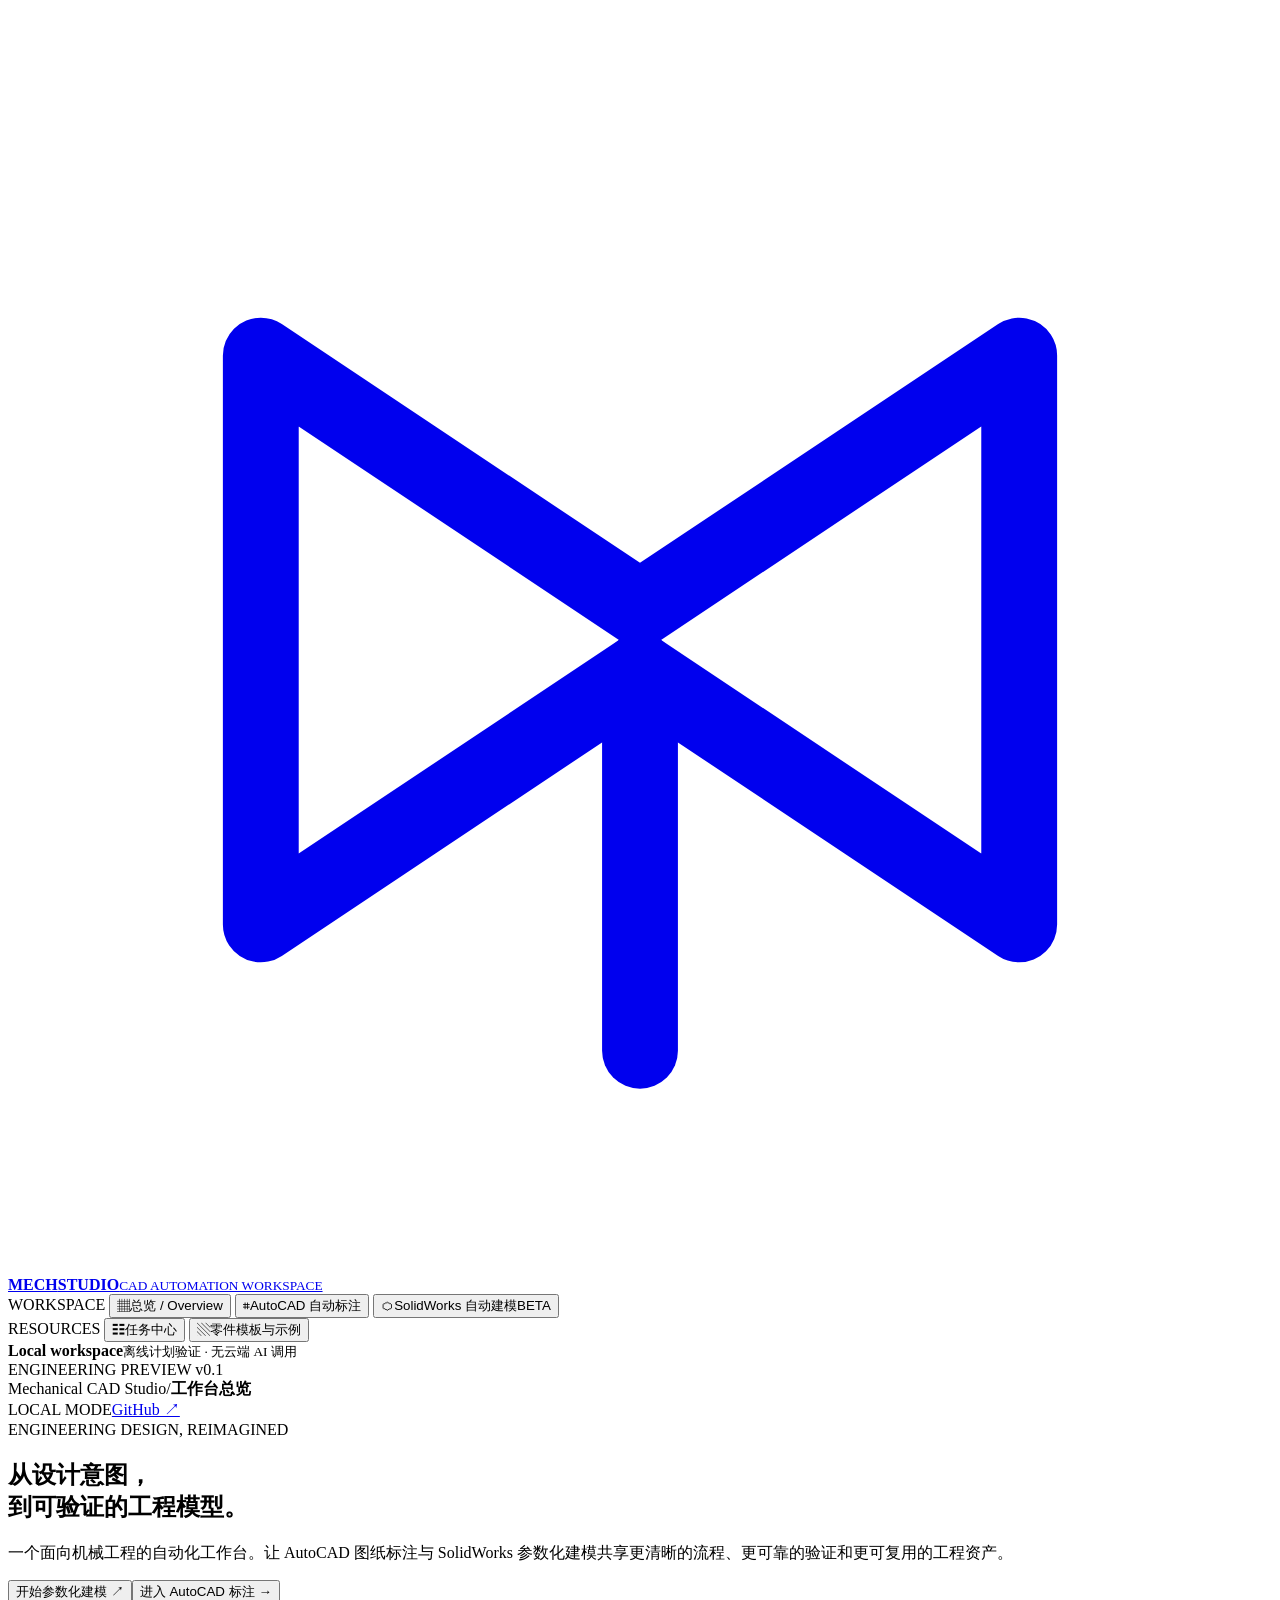
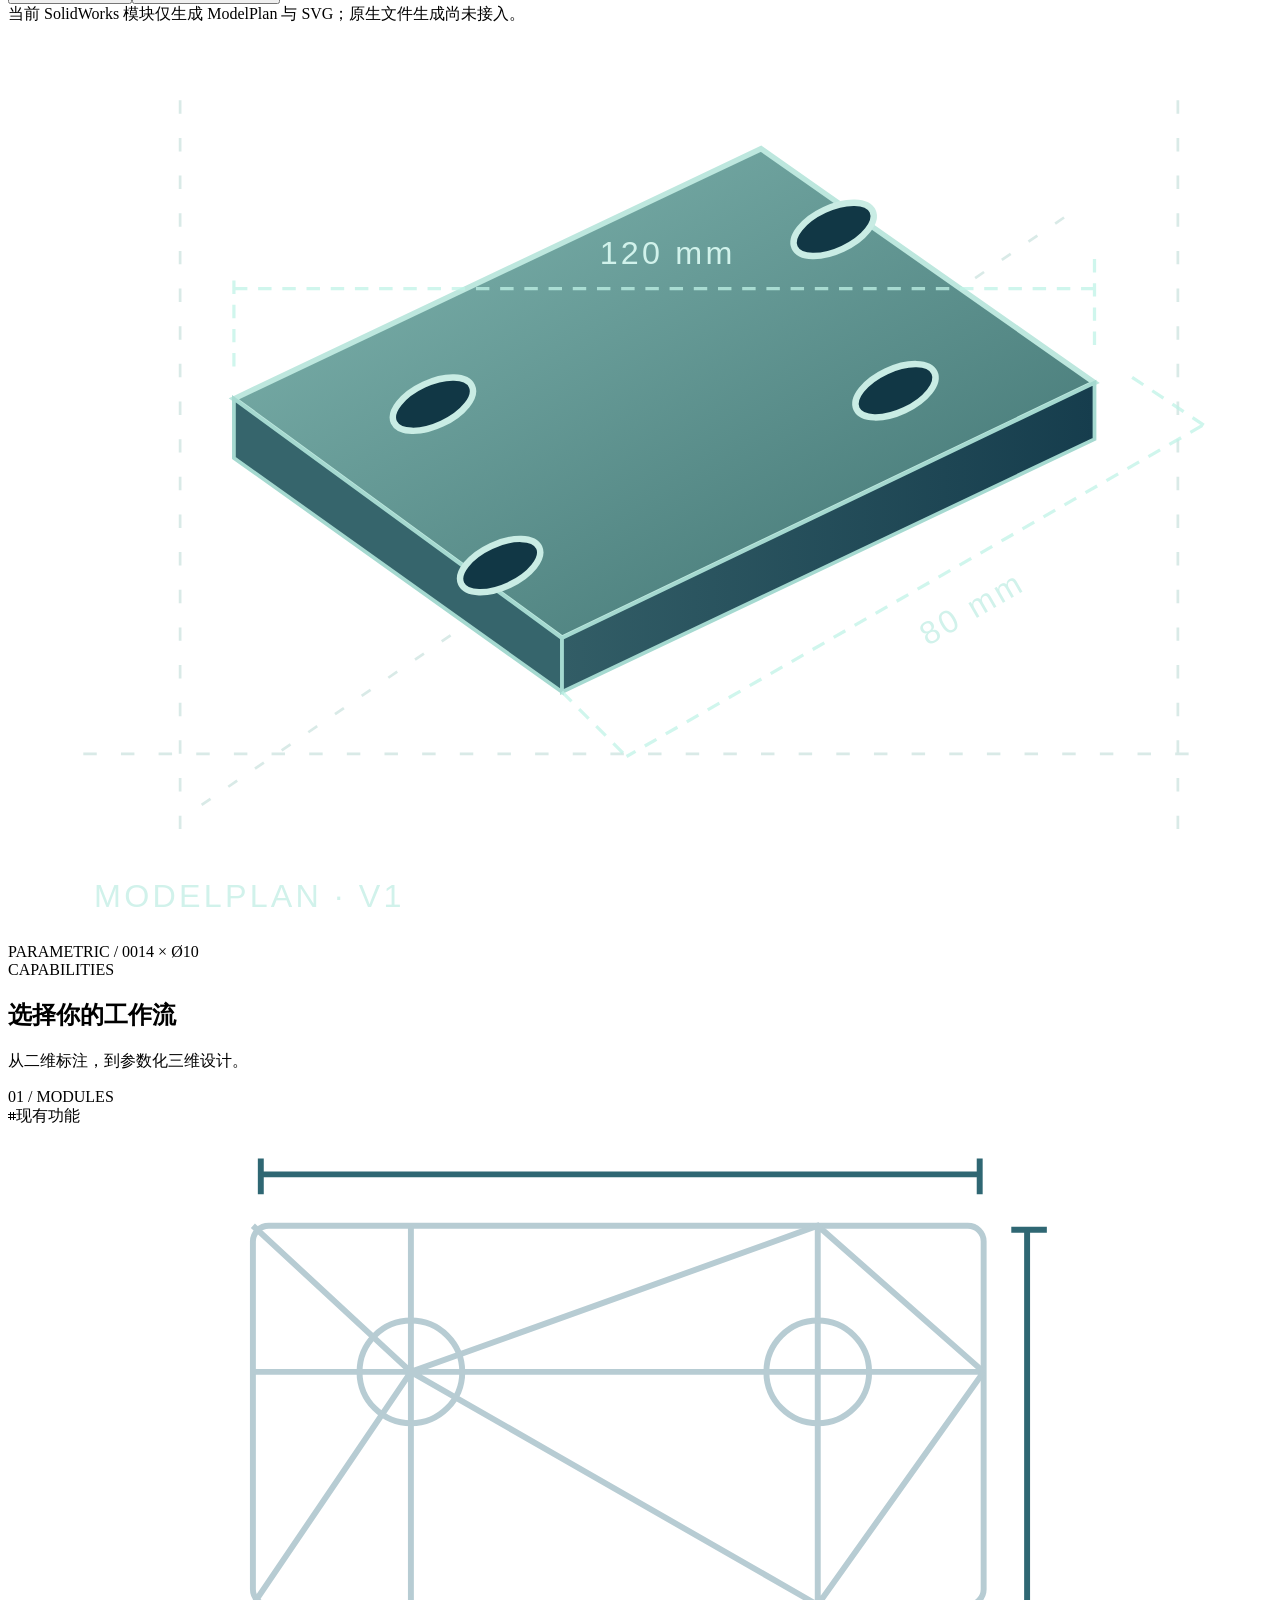
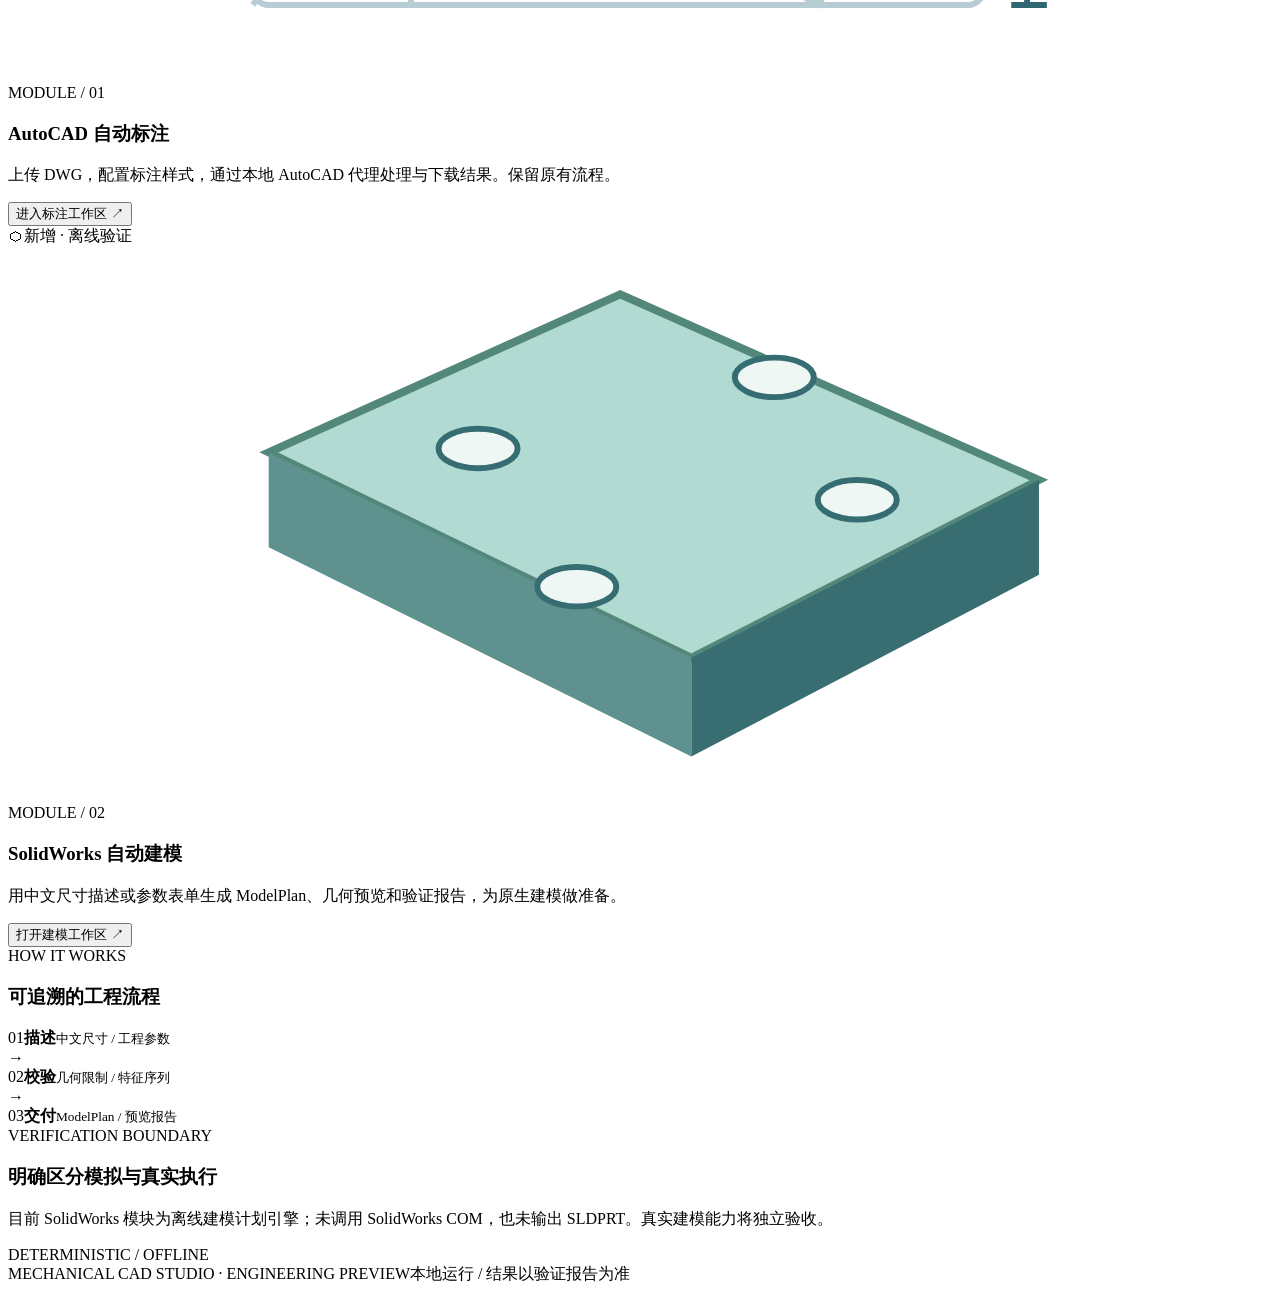
==== static/studio.html @ 737df38d "feat(studio): unify CAD workbench and add offline ModelPlan v1 engine" ====
<!doctype html>
<html lang="zh-CN">
<head>
  <meta charset="UTF-8">
  <meta name="viewport" content="width=device-width, initial-scale=1">
  <meta name="theme-color" content="#0b2332">
  <meta name="description" content="Mechanical CAD Studio：AutoCAD 图纸标注与 SolidWorks 参数化建模的本地工程工作台。">
  <title>Mechanical CAD Studio · Engineering Workbench</title>
  <link rel="stylesheet" href="/studio.css">
  <script src="/studio.js" defer></script>
</head>
<body>
<div class="workspace">
  <aside class="sidebar" id="sidebar">
    <a class="brand" href="/studio" aria-label="Mechanical CAD Studio 首页">
      <span class="brand-icon" aria-hidden="true"><svg viewBox="0 0 40 40" fill="none"><path d="M8 29V11l12 8 12-8v18L20 21 8 29Z" stroke="currentColor" stroke-width="2.4" stroke-linejoin="round"/><path d="M20 21v12" stroke="currentColor" stroke-width="2.4" stroke-linecap="round"/></svg></span>
      <span><strong>MECH<span>STUDIO</span></strong><small>CAD AUTOMATION WORKSPACE</small></span>
    </a>
    <div class="sidebar-group">
      <span class="sidebar-label">WORKSPACE</span>
      <button class="nav-item active" data-view="home" type="button"><span class="nav-glyph">▦</span><span>总览 / Overview</span></button>
      <button class="nav-item" data-view="autocad" type="button"><span class="nav-glyph">⌗</span><span>AutoCAD 自动标注</span></button>
      <button class="nav-item" data-view="solidworks" type="button"><span class="nav-glyph">⬡</span><span>SolidWorks 自动建模</span><span class="nav-new">BETA</span></button>
    </div>
    <div class="sidebar-group">
      <span class="sidebar-label">RESOURCES</span>
      <button class="nav-item" data-view="tasks" type="button"><span class="nav-glyph">☷</span><span>任务中心</span></button>
      <button class="nav-item" data-view="examples" type="button"><span class="nav-glyph">▧</span><span>零件模板与示例</span></button>
    </div>
    <div class="sidebar-bottom">
      <div class="system-indicator"><span class="status-dot"></span><div><strong>Local workspace</strong><small>离线计划验证 · 无云端 AI 调用</small></div></div>
      <div class="sidebar-version">ENGINEERING PREVIEW <span>v0.1</span></div>
    </div>
  </aside>

  <div class="app-content">
    <header class="topbar">
      <div class="breadcrumb"><span class="breadcrumb-root">Mechanical CAD Studio</span><span class="slash">/</span><strong id="currentPage">工作台总览</strong></div>
      <div class="topbar-right"><span class="environment-chip"><span class="status-dot"></span>LOCAL MODE</span><a class="topbar-link" href="https://github.com/12313Q2312/AutoCAD-Automatic-dimensioning" target="_blank" rel="noopener noreferrer">GitHub ↗</a></div>
    </header>

    <main id="viewRoot">
      <section id="view-home" class="page view">
        <div class="home-hero">
          <div class="hero-copy">
            <div class="eyebrow light"><span class="eyebrow-line"></span>ENGINEERING DESIGN, REIMAGINED</div>
            <h1>从设计意图，<br><span>到可验证的工程模型。</span></h1>
            <p>一个面向机械工程的自动化工作台。让 AutoCAD 图纸标注与 SolidWorks 参数化建模共享更清晰的流程、更可靠的验证和更可复用的工程资产。</p>
            <div class="hero-actions"><button class="btn btn-mint" data-goto="solidworks" type="button">开始参数化建模 <span>↗</span></button><button class="btn btn-ghost" data-goto="autocad" type="button">进入 AutoCAD 标注 <span>→</span></button></div>
            <div class="hero-footnote"><span class="mini-dot"></span>当前 SolidWorks 模块仅生成 ModelPlan 与 SVG；原生文件生成尚未接入。</div>
          </div>
          <div class="hero-visual" aria-label="四孔安装板工程图示意">
            <div class="blueprint-grid"></div>
            <svg viewBox="0 0 470 340" role="img" aria-label="安装板等轴测技术示意">
              <defs><linearGradient id="plateFace" x1="0" y1="0" x2="1" y2="1"><stop stop-color="#83b8b2"/><stop offset="1" stop-color="#3d706f"/></linearGradient><linearGradient id="plateSide" x1="0" x2="1"><stop stop-color="#325d66"/><stop offset="1" stop-color="#163d4d"/></linearGradient></defs>
              <g stroke="#78b6ac" stroke-width="1" opacity=".28"><path d="M28 271H447M64 299V28M435 299V28" stroke-dasharray="5 9"/><path d="M72 290L395 70" stroke-dasharray="4 8"/></g>
              <path d="M84 139 L280 46 L404 133 L206 228 Z" fill="url(#plateFace)" stroke="#bde7de" stroke-width="2"/>
              <path d="M84 139L206 228V248L84 161Z" fill="#36656c" stroke="#a5d9d0" stroke-width="1.4"/>
              <path d="M206 228L404 133V154L206 248Z" fill="url(#plateSide)" stroke="#a5d9d0" stroke-width="1.4"/>
              <g fill="#113745" stroke="#c9ece4" stroke-width="2.4">
                <ellipse cx="158" cy="141" rx="16" ry="8" transform="rotate(-25 158 141)"/><ellipse cx="307" cy="76" rx="16" ry="8" transform="rotate(-25 307 76)"/><ellipse cx="183" cy="201" rx="16" ry="8" transform="rotate(-25 183 201)"/><ellipse cx="330" cy="136" rx="16" ry="8" transform="rotate(-25 330 136)"/>
              </g>
              <g fill="none" stroke="#c0f3e7" opacity=".75" stroke-width="1.2">
                <path d="M84 127V91M404 119V84M84 98H404" stroke-dasharray="5 4"/>
                <path d="M418 131L445 149M206 248L229 271M444 149L230 272" stroke-dasharray="5 4"/>
              </g>
              <g fill="#d1f2eb" font-family="Arial,sans-serif" font-size="12" letter-spacing="1.2"><text x="220" y="89">120 mm</text><text x="342" y="231" transform="rotate(-30 342 231)">80 mm</text><text x="32" y="328">MODELPLAN · V1</text></g>
            </svg>
            <span class="floating-label label-a">PARAMETRIC / 001</span><span class="floating-label label-b">4 × Ø10</span>
          </div>
        </div>

        <div class="section-heading"><div><span class="eyebrow">CAPABILITIES</span><h2>选择你的工作流</h2><p>从二维标注，到参数化三维设计。</p></div><span class="section-index">01 / MODULES</span></div>
        <div class="module-grid">
          <article class="module-card cad-card">
            <div class="module-head"><span class="square-icon">⌗</span><span class="module-status">现有功能</span></div>
            <div class="module-art module-art-dwg" aria-hidden="true"><svg viewBox="0 0 320 140"><g stroke="#b7ccd3" fill="none" stroke-width="1.5"><rect x="62" y="25" width="185" height="96" rx="4"/><path d="M62 62H247M102 25V121M205 25V121M62 25l40 37 103-37 42 37M62 121l40-59 103 59 42-59"/><circle cx="102" cy="62" r="13"/><circle cx="205" cy="62" r="13"/></g><g stroke="#2f6773" stroke-width="1.5"><path d="M64 12H246m-182-4v9m182-9v9M258 26v95m-4-95h9m-9 95h9"/></g></svg></div>
            <span class="module-id">MODULE / 01</span><h3>AutoCAD 自动标注</h3><p>上传 DWG，配置标注样式，通过本地 AutoCAD 代理处理与下载结果。保留原有流程。</p>
            <button class="text-action" data-goto="autocad" type="button">进入标注工作区 <span>↗</span></button>
          </article>
          <article class="module-card sw-card">
            <div class="module-head"><span class="square-icon alt">⬡</span><span class="module-status new">新增 · 离线验证</span></div>
            <div class="module-art module-art-sw" aria-hidden="true"><svg viewBox="0 0 320 140"><path d="M66 52L155 12l106 47-88 45Z" fill="#b1dad3" stroke="#528779" stroke-width="2"/><path d="M66 52l107 52v25L66 76Z" fill="#5f918e"/><path d="M173 104l88-45v24l-88 46Z" fill="#386d71"/><g fill="#eef7f3" stroke="#366d72" stroke-width="1.5"><ellipse cx="119" cy="51" rx="10" ry="5"/><ellipse cx="194" cy="33" rx="10" ry="5"/><ellipse cx="144" cy="86" rx="10" ry="5"/><ellipse cx="215" cy="64" rx="10" ry="5"/></g></svg></div>
            <span class="module-id">MODULE / 02</span><h3>SolidWorks 自动建模</h3><p>用中文尺寸描述或参数表单生成 ModelPlan、几何预览和验证报告，为原生建模做准备。</p>
            <button class="text-action" data-goto="solidworks" type="button">打开建模工作区 <span>↗</span></button>
          </article>
        </div>
        <div class="home-lower">
          <article class="panel workflow-panel"><div class="panel-heading"><span class="eyebrow">HOW IT WORKS</span><h3>可追溯的工程流程</h3></div><div class="workflow-items"><div><span class="step-number">01</span><strong>描述</strong><small>中文尺寸 / 工程参数</small></div><span class="step-arrow">→</span><div><span class="step-number">02</span><strong>校验</strong><small>几何限制 / 特征序列</small></div><span class="step-arrow">→</span><div><span class="step-number">03</span><strong>交付</strong><small>ModelPlan / 预览报告</small></div></div></article>
          <article class="panel boundary-panel"><span class="eyebrow">VERIFICATION BOUNDARY</span><h3>明确区分模拟与真实执行</h3><p>目前 SolidWorks 模块为离线建模计划引擎；未调用 SolidWorks COM，也未输出 SLDPRT。真实建模能力将独立验收。</p><span class="boundary-pill"><span class="status-dot"></span>DETERMINISTIC / OFFLINE</span></article>
        </div>
      </section>

      <section id="view-autocad" class="page view" hidden>
        <div class="page-heading"><div><span class="eyebrow">WORKSPACE / AUTOCAD</span><h1>AutoCAD 自动标注</h1><p>保留原始 DWG 标注工作流，统一放入 Mechanical CAD Studio 导航中。</p></div><a class="btn btn-outline" href="/autocad" target="_blank" rel="noopener noreferrer">独立窗口打开 ↗</a></div>
        <div class="notice"><span class="notice-icon">ⓘ</span><span>原有 AutoCAD 页面嵌入下方，不改变上传与标注接口。需要 Windows、AutoCAD 与受信任的本地环境；真实 DWG 的精度尚待验收。</span></div>
        <div class="embed-shell"><div class="embed-toolbar"><span class="traffic-dots"><i></i><i></i><i></i></span><span>localhost:5000/autocad</span><span class="embed-label">EXISTING MODULE</span></div><iframe title="AutoCAD 原有标注工作区" src="/autocad" loading="lazy"></iframe></div>
      </section>

      <section id="view-solidworks" class="page view" hidden>
        <div class="page-heading"><div><span class="eyebrow">WORKSPACE / SOLIDWORKS</span><h1>参数化建模实验室<span class="heading-tag">SW-01</span></h1><p>把明确的中文设计要求转成可验证的建模计划。第一版不生成真实 SLDPRT。</p></div><span class="outline-status"><span class="status-dot"></span>OFFLINE ENGINE v0.1</span></div>
        <div class="notice notice-mint"><span class="notice-icon">✓</span><span>当前能力：矩形板、四孔安装板、圆柱和轴套。使用规则解析，不调用 AI API，不执行宏或真实 SolidWorks。</span></div>
        <div class="model-layout">
          <article class="panel input-panel">
            <div class="card-header"><div><span class="eyebrow">01 / DESIGN INPUT</span><h3>描述你想创建的零件</h3></div><span class="small-mark">INPUT</span></div>
            <div class="mode-switch" role="group" aria-label="输入模式"><button id="modeText" class="mode-btn selected" type="button" aria-pressed="true">自然语言描述</button><button id="modeForm" class="mode-btn" type="button" aria-pressed="false">尺寸参数表单</button></div>
            <div id="textInputPanel">
              <label class="field-label" for="description">工程描述 <small>限定语法，需明确尺寸与单位</small></label>
              <textarea id="description" rows="7" maxlength="1000" placeholder="例如：创建一块长120毫米、宽80毫米、厚8毫米的安装板，四角各有四个直径10毫米的通孔，长边方向间隔90毫米、宽边方向间隔50毫米。">创建一块长120毫米、宽80毫米、厚8毫米的安装板，四角共有四个直径10毫米的通孔，长边方向间隔90毫米，宽边方向间隔50毫米。</textarea>
              <div class="textarea-caption"><span>TEXT → MODELPLAN</span><span id="charCount">0 / 1000</span></div>
            </div>
            <div id="formInputPanel" hidden><label class="field-label" for="partType">选择零件类型</label><select id="partType" class="field-control"><option value="mounting_plate">四孔安装板</option><option value="rectangular_plate">矩形板</option><option value="cylinder">圆柱</option><option value="bushing">轴套</option></select><div id="parameterFields" class="parameter-fields"></div></div>
            <div class="input-guidance"><strong>提示</strong><p>复杂几何不会被猜测。如果缺少尺寸、孔距不合理或超出当前能力，系统会明确给出原因。</p></div>
            <button id="generateBtn" class="btn btn-dark btn-full" type="button"><span>验证并生成建模计划</span><span>↗</span></button>
            <div id="modelMessage" class="result-message" role="status" aria-live="polite" hidden></div>
          </article>
          <article class="panel output-panel">
            <div class="card-header"><div><span class="eyebrow">02 / GEOMETRY PREVIEW</span><h3>几何预览</h3></div><span class="outline-status mini">NOT NATIVE CAD</span></div>
            <div class="preview-stage" id="previewStage"><div class="empty-preview"><div class="empty-shape">⬡</div><strong>等待生成 ModelPlan</strong><span>完成输入后将显示按真实尺寸比例绘制的二维预览</span></div></div>
            <div class="preview-meta"><span>XY PLANE · MM</span><span id="previewCaption">PREVIEW NOT GENERATED</span></div>
            <div class="artifact-heading"><strong>验证与工程产物</strong><span id="resultStatus" class="result-pill">等待输入</span></div>
            <div class="artifact-tabs" role="group" aria-label="结果查看"><button type="button" data-result-tab="features" class="active">特征树</button><button type="button" data-result-tab="plan">ModelPlan</button><button type="button" data-result-tab="validation">验证报告</button></div>
            <div id="artifactContent" class="artifact-content"><p class="muted">生成计划后，可查看特征顺序、结构化数据及校验报告。</p></div>
            <div class="download-actions"><button id="downloadPlan" class="btn btn-outline" type="button" disabled>↓ ModelPlan JSON</button><button id="downloadSvg" class="btn btn-outline" type="button" disabled>↓ SVG 预览</button><button id="downloadReport" class="btn btn-outline" type="button" disabled>↓ 验证报告</button></div>
          </article>
        </div>
      </section>

      <section id="view-tasks" class="page view" hidden>
        <div class="page-heading"><div><span class="eyebrow">WORKSPACE / TASK CENTER</span><h1>任务中心</h1><p>汇总本次浏览器会话的 SolidWorks 离线验证记录，以及本机 AutoCAD 当前任务。</p></div><button class="btn btn-outline" id="refreshTasks" type="button">刷新列表 ↻</button></div>
        <div class="notice"><span class="notice-icon">ⓘ</span><span>SolidWorks 计划记录仅保存在当前浏览器页面内，刷新页面后会清空；这是演示性任务视图，并非持久化任务系统。</span></div>
        <div class="panel tasks-panel"><div class="card-header"><div><span class="eyebrow">LOCAL ACTIVITY</span><h3>任务记录</h3></div><span class="small-mark">CURRENT SESSION</span></div><div id="tasksList" class="task-list"><p class="muted">暂无任务，生成一次 ModelPlan 后将显示验证记录。</p></div></div>
      </section>

      <section id="view-examples" class="page view" hidden>
        <div class="page-heading"><div><span class="eyebrow">LIBRARY / TEMPLATES</span><h1>零件模板库</h1><p>从可靠、可验证的基础零件开始，逐步增加组合特征，而不是跳到未经验证的复杂模型。</p></div><span class="outline-status">4 VERIFIED SCHEMAS</span></div>
        <div class="examples-grid" id="examplesGrid">
          <article class="example-card"><div class="example-mark">01 / PLATE</div><div class="example-illustration plate-demo"><span>▭</span></div><h3>矩形板</h3><p>长度、宽度、厚度 → 矩形草图与拉伸。</p><button type="button" data-example="rectangular_plate">载入模板 ↗</button></article>
          <article class="example-card"><div class="example-mark">02 / MOUNT</div><div class="example-illustration holes-demo"><span>▦</span></div><h3>四孔安装板</h3><p>矩形基体 + 对称四孔 → 贯穿切除计划。</p><button type="button" data-example="mounting_plate">载入模板 ↗</button></article>
          <article class="example-card"><div class="example-mark">03 / CYLINDER</div><div class="example-illustration cylinder-demo"><span>◉</span></div><h3>圆柱</h3><p>圆形草图 + 高度 → 轴向拉伸计划。</p><button type="button" data-example="cylinder">载入模板 ↗</button></article>
          <article class="example-card"><div class="example-mark">04 / BUSHING</div><div class="example-illustration bushing-demo"><span>◎</span></div><h3>轴套</h3><p>内外径与长度 → 环形草图拉伸。</p><button type="button" data-example="bushing">载入模板 ↗</button></article>
        </div>
        <div class="panel roadmap-panel"><span class="eyebrow">PROJECT ROADMAP</span><h3>从简单零件，建立复杂模型</h3><div class="roadmap-row"><span><b>SW-01</b> 离线特征计划</span><span class="roadmap-state current">当前版本</span></div><div class="roadmap-row"><span><b>SW-02</b> SolidWorks 原生执行器</span><span class="roadmap-state">待审批 / 待上机</span></div><div class="roadmap-row"><span><b>SW-03</b> L 型支架、法兰与阵列孔</span><span class="roadmap-state">规划中</span></div><div class="roadmap-row"><span><b>DWG-01</b> 二维工程图解析与特征重建</span><span class="roadmap-state">规划中</span></div></div>
      </section>
    </main>
    <footer class="footer"><span>MECHANICAL CAD STUDIO · ENGINEERING PREVIEW</span><span>本地运行 / 结果以验证报告为准</span></footer>
  </div>
</div>
</body>
</html>
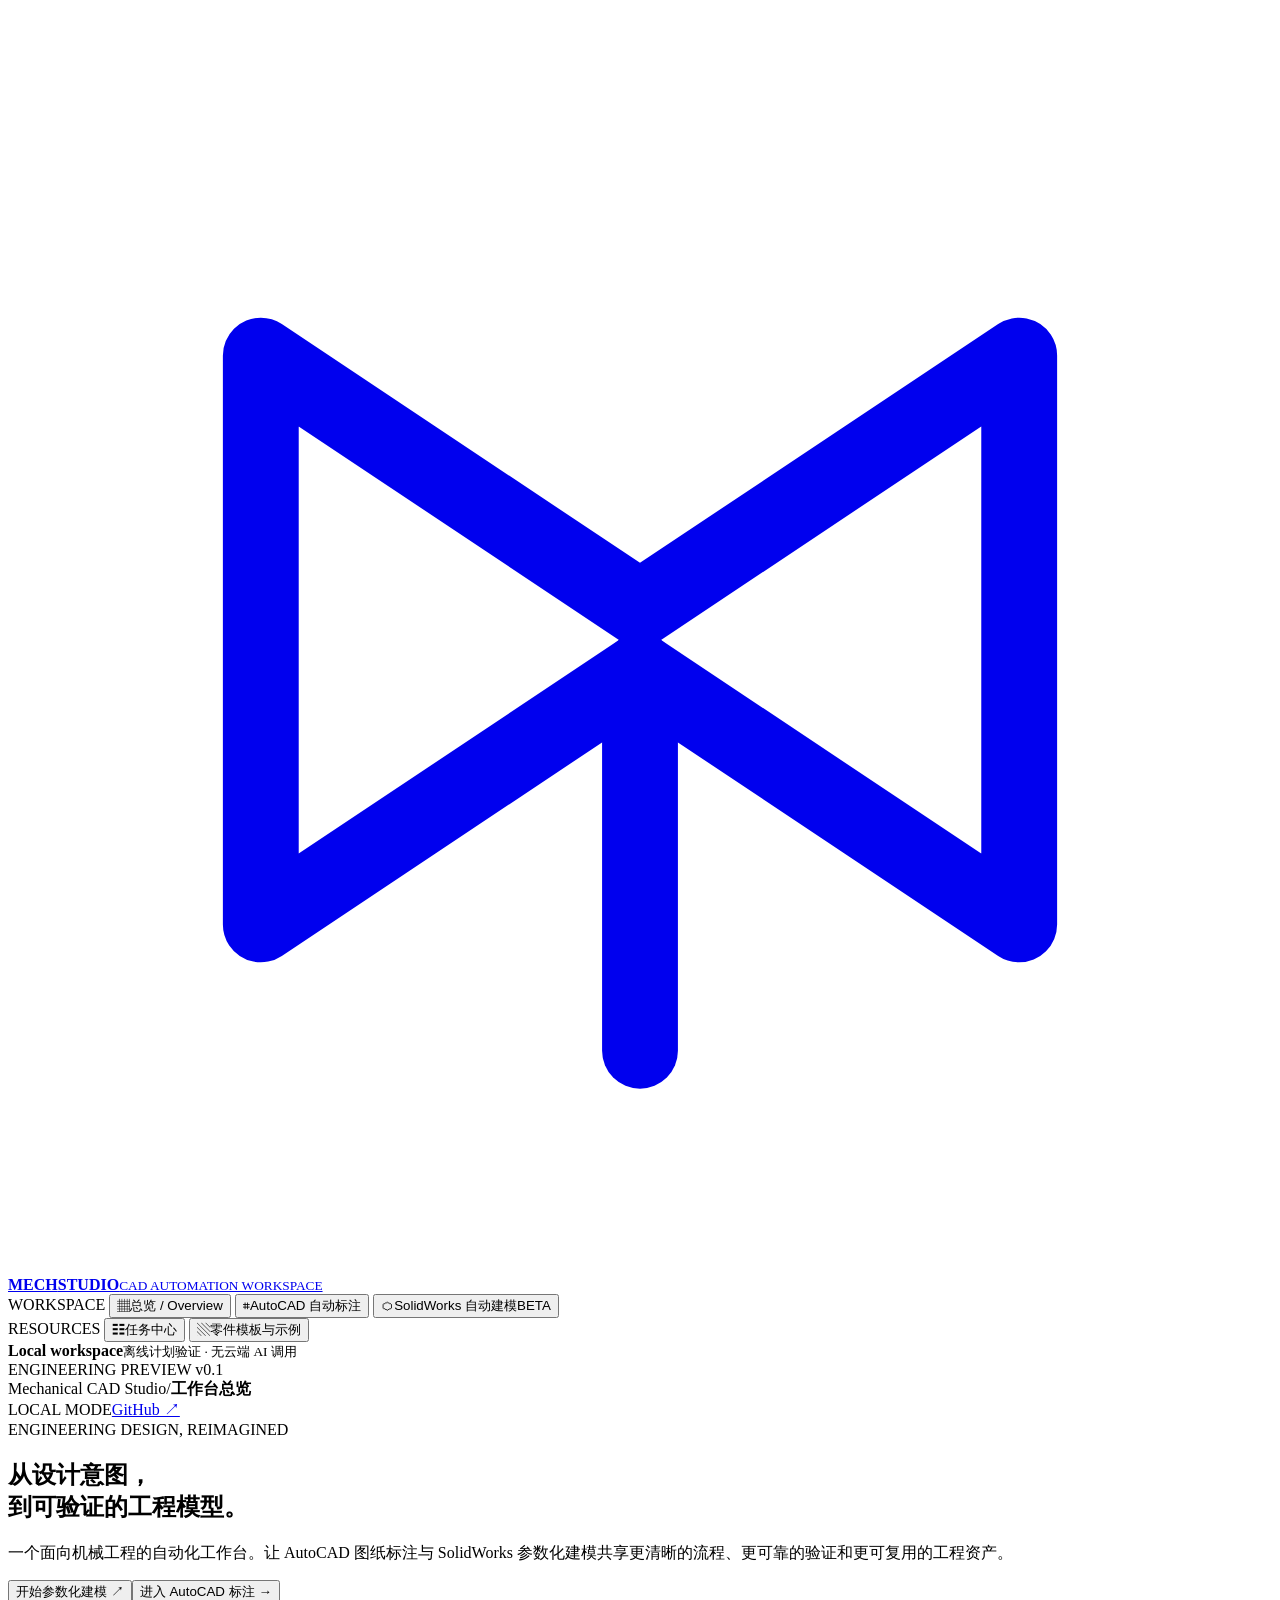
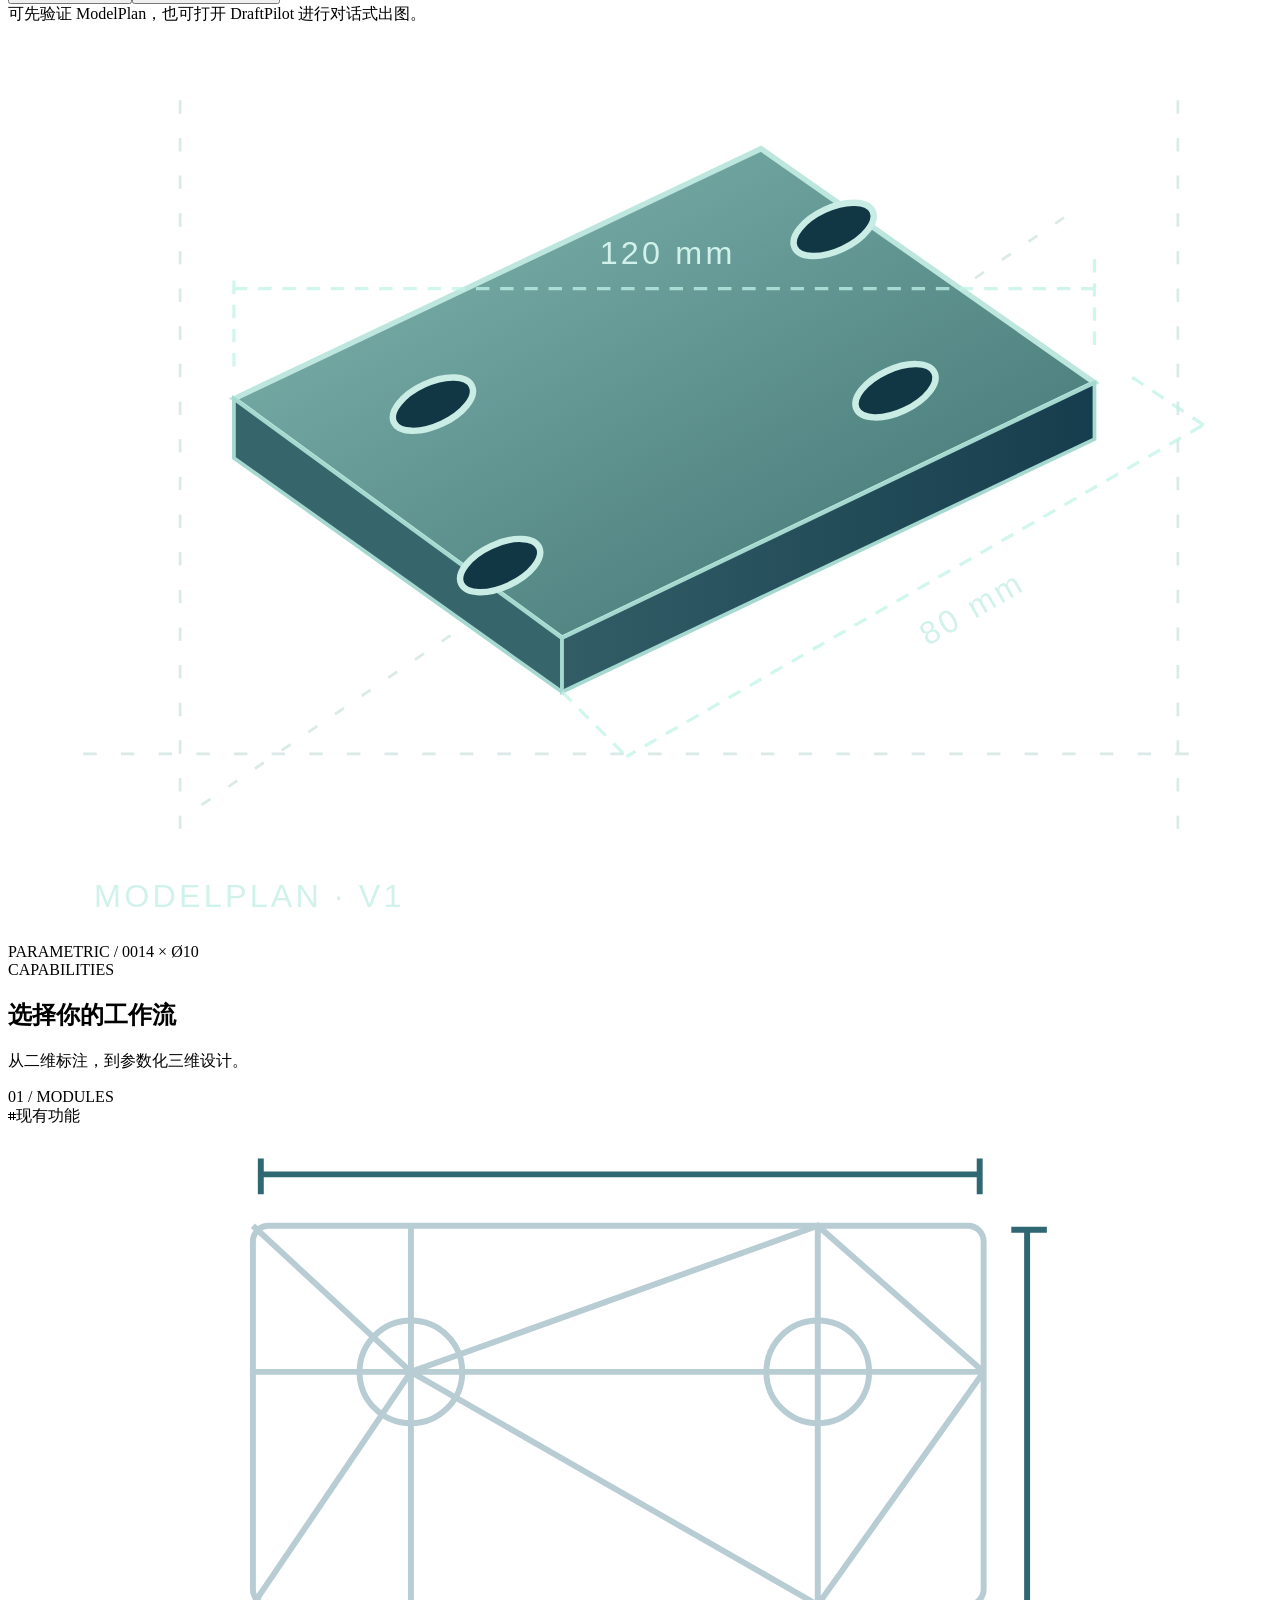
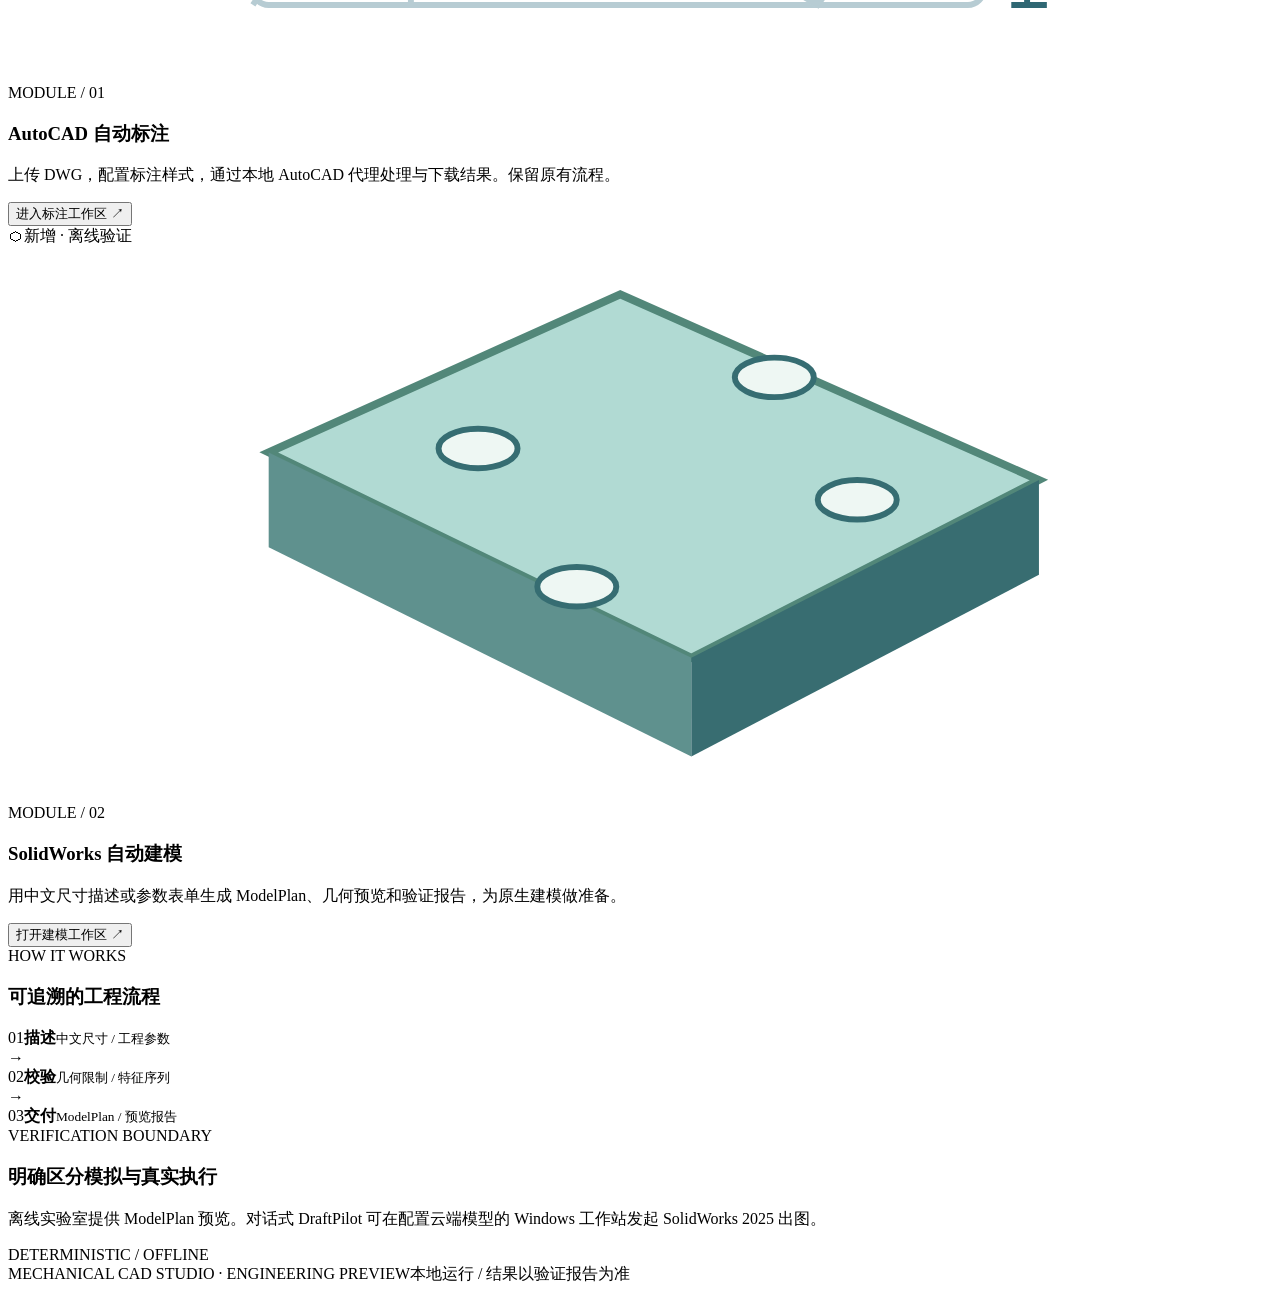
==== commit 1edd3651: "feat: add DraftPilot v2 conversational mounting plate workflow" ====
--- a/static/studio.html
+++ b/static/studio.html
@@ -47,7 +47,7 @@
             <h1>从设计意图，<br><span>到可验证的工程模型。</span></h1>
             <p>一个面向机械工程的自动化工作台。让 AutoCAD 图纸标注与 SolidWorks 参数化建模共享更清晰的流程、更可靠的验证和更可复用的工程资产。</p>
             <div class="hero-actions"><button class="btn btn-mint" data-goto="solidworks" type="button">开始参数化建模 <span>↗</span></button><button class="btn btn-ghost" data-goto="autocad" type="button">进入 AutoCAD 标注 <span>→</span></button></div>
-            <div class="hero-footnote"><span class="mini-dot"></span>当前 SolidWorks 模块仅生成 ModelPlan 与 SVG；原生文件生成尚未接入。</div>
+            <div class="hero-footnote"><span class="mini-dot"></span>可先验证 ModelPlan，也可打开 DraftPilot 进行对话式出图。</div>
           </div>
           <div class="hero-visual" aria-label="四孔安装板工程图示意">
             <div class="blueprint-grid"></div>
@@ -87,7 +87,7 @@
         </div>
         <div class="home-lower">
           <article class="panel workflow-panel"><div class="panel-heading"><span class="eyebrow">HOW IT WORKS</span><h3>可追溯的工程流程</h3></div><div class="workflow-items"><div><span class="step-number">01</span><strong>描述</strong><small>中文尺寸 / 工程参数</small></div><span class="step-arrow">→</span><div><span class="step-number">02</span><strong>校验</strong><small>几何限制 / 特征序列</small></div><span class="step-arrow">→</span><div><span class="step-number">03</span><strong>交付</strong><small>ModelPlan / 预览报告</small></div></div></article>
-          <article class="panel boundary-panel"><span class="eyebrow">VERIFICATION BOUNDARY</span><h3>明确区分模拟与真实执行</h3><p>目前 SolidWorks 模块为离线建模计划引擎；未调用 SolidWorks COM，也未输出 SLDPRT。真实建模能力将独立验收。</p><span class="boundary-pill"><span class="status-dot"></span>DETERMINISTIC / OFFLINE</span></article>
+          <article class="panel boundary-panel"><span class="eyebrow">VERIFICATION BOUNDARY</span><h3>明确区分模拟与真实执行</h3><p>离线实验室提供 ModelPlan 预览。对话式 DraftPilot 可在配置云端模型的 Windows 工作站发起 SolidWorks 2025 出图。</p><span class="boundary-pill"><span class="status-dot"></span>DETERMINISTIC / OFFLINE</span></article>
         </div>
       </section>
 
@@ -98,7 +98,7 @@
       </section>
 
       <section id="view-solidworks" class="page view" hidden>
-        <div class="page-heading"><div><span class="eyebrow">WORKSPACE / SOLIDWORKS</span><h1>参数化建模实验室<span class="heading-tag">SW-01</span></h1><p>把明确的中文设计要求转成可验证的建模计划。第一版不生成真实 SLDPRT。</p></div><span class="outline-status"><span class="status-dot"></span>OFFLINE ENGINE v0.1</span></div>
+        <div class="page-heading"><div><span class="eyebrow">WORKSPACE / SOLIDWORKS</span><h1>参数化建模实验室<span class="heading-tag">SW-01</span></h1><p>把明确的中文设计要求转成可验证的建模计划。第一版不生成真实 SLDPRT。</p></div><a class="btn btn-dark" href="/draftpilot">打开 DraftPilot</a></div>
         <div class="notice notice-mint"><span class="notice-icon">✓</span><span>当前能力：矩形板、四孔安装板、圆柱和轴套。使用规则解析，不调用 AI API，不执行宏或真实 SolidWorks。</span></div>
         <div class="model-layout">
           <article class="panel input-panel">
@@ -106,7 +106,7 @@
             <div class="mode-switch" role="group" aria-label="输入模式"><button id="modeText" class="mode-btn selected" type="button" aria-pressed="true">自然语言描述</button><button id="modeForm" class="mode-btn" type="button" aria-pressed="false">尺寸参数表单</button></div>
             <div id="textInputPanel">
               <label class="field-label" for="description">工程描述 <small>限定语法，需明确尺寸与单位</small></label>
-              <textarea id="description" rows="7" maxlength="1000" placeholder="例如：创建一块长120毫米、宽80毫米、厚8毫米的安装板，四角各有四个直径10毫米的通孔，长边方向间隔90毫米、宽边方向间隔50毫米。">创建一块长120毫米、宽80毫米、厚8毫米的安装板，四角共有四个直径10毫米的通孔，长边方向间隔90毫米，宽边方向间隔50毫米。</textarea>
+              <textarea id="description" rows="7" maxlength="1000" placeholder="例如：创建一块长120毫米、宽80毫米、厚8毫米的安装板，四角共有四个直径10毫米的通孔，长边方向间隔90毫米、宽边方向间隔50毫米。">创建一块长120毫米、宽80毫米、厚8毫米的安装板，四角共有四个直径10毫米的通孔，长边方向间隔90毫米，宽边方向间隔50毫米。</textarea>
               <div class="textarea-caption"><span>TEXT → MODELPLAN</span><span id="charCount">0 / 1000</span></div>
             </div>
             <div id="formInputPanel" hidden><label class="field-label" for="partType">选择零件类型</label><select id="partType" class="field-control"><option value="mounting_plate">四孔安装板</option><option value="rectangular_plate">矩形板</option><option value="cylinder">圆柱</option><option value="bushing">轴套</option></select><div id="parameterFields" class="parameter-fields"></div></div>
@@ -140,7 +140,7 @@
           <article class="example-card"><div class="example-mark">03 / CYLINDER</div><div class="example-illustration cylinder-demo"><span>◉</span></div><h3>圆柱</h3><p>圆形草图 + 高度 → 轴向拉伸计划。</p><button type="button" data-example="cylinder">载入模板 ↗</button></article>
           <article class="example-card"><div class="example-mark">04 / BUSHING</div><div class="example-illustration bushing-demo"><span>◎</span></div><h3>轴套</h3><p>内外径与长度 → 环形草图拉伸。</p><button type="button" data-example="bushing">载入模板 ↗</button></article>
         </div>
-        <div class="panel roadmap-panel"><span class="eyebrow">PROJECT ROADMAP</span><h3>从简单零件，建立复杂模型</h3><div class="roadmap-row"><span><b>SW-01</b> 离线特征计划</span><span class="roadmap-state current">当前版本</span></div><div class="roadmap-row"><span><b>SW-02</b> SolidWorks 原生执行器</span><span class="roadmap-state">待审批 / 待上机</span></div><div class="roadmap-row"><span><b>SW-03</b> L 型支架、法兰与阵列孔</span><span class="roadmap-state">规划中</span></div><div class="roadmap-row"><span><b>DWG-01</b> 二维工程图解析与特征重建</span><span class="roadmap-state">规划中</span></div></div>
+        <div class="panel roadmap-panel"><span class="eyebrow">PROJECT ROADMAP</span><h3>从简单零件，建立复杂模型</h3><div class="roadmap-row"><span><b>SW-01</b> 离线特征计划</span><span class="roadmap-state current">当前版本</span></div><div class="roadmap-row"><span><b>SW-02</b> SolidWorks 原生执行器</span><span class="roadmap-state">待上机验收</span></div><div class="roadmap-row"><span><b>SW-03</b> L 型支架、法兰与阵列孔</span><span class="roadmap-state">规划中</span></div><div class="roadmap-row"><span><b>DWG-01</b> 二维工程图解析与特征重建</span><span class="roadmap-state">规划中</span></div></div>
       </section>
     </main>
     <footer class="footer"><span>MECHANICAL CAD STUDIO · ENGINEERING PREVIEW</span><span>本地运行 / 结果以验证报告为准</span></footer>
